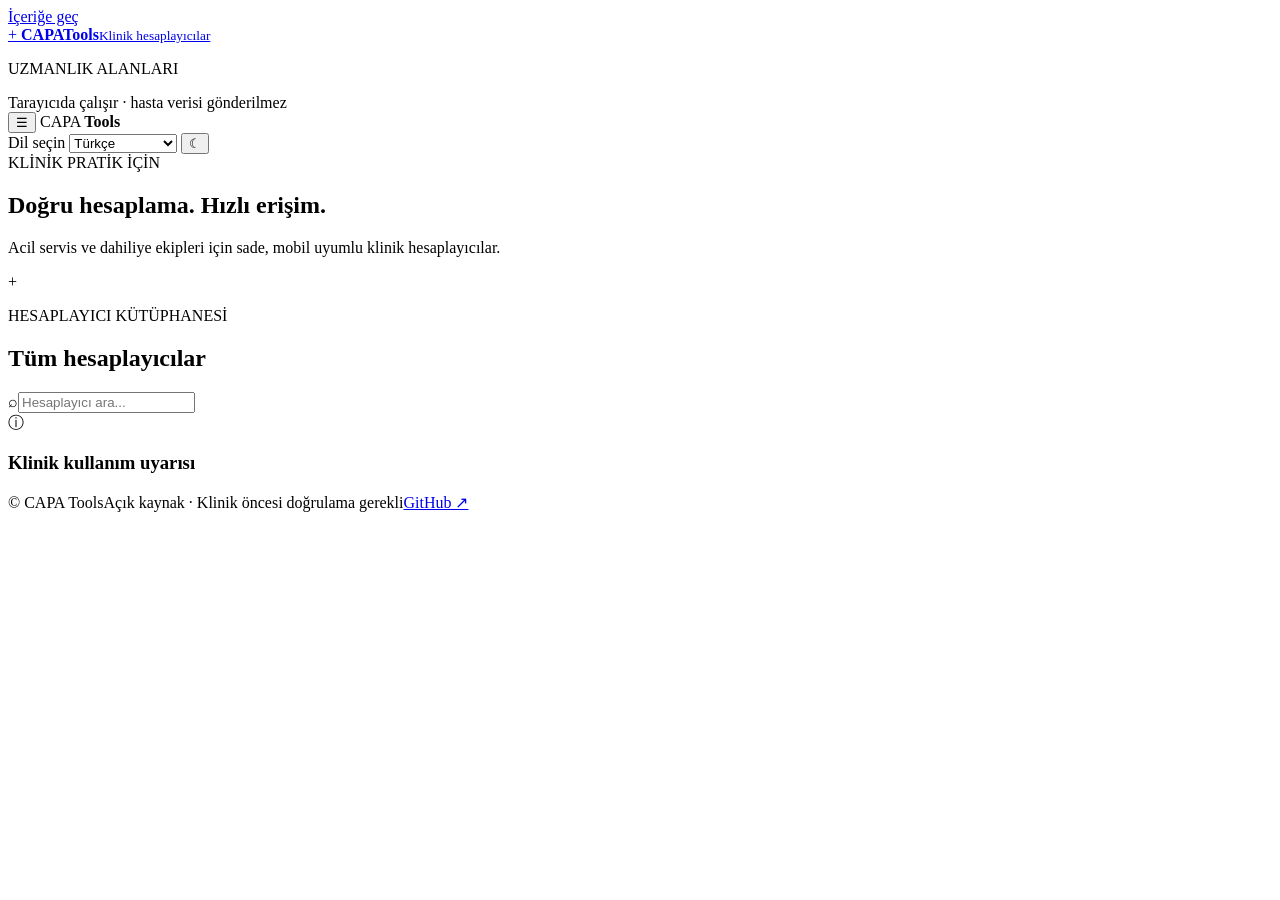
==== index.html @ 21656141 "Initialize multilingual CAPA Tools shell" ====
<!doctype html>
<html lang="tr" dir="ltr">
<head>
  <meta charset="utf-8">
  <meta name="viewport" content="width=device-width, initial-scale=1">
  <meta name="theme-color" content="#10283a">
  <meta name="description" content="CAPA Tools — emergency medicine and internal medicine calculators for clinicians in Turkish, Azerbaijani, Arabic and English.">
  <meta http-equiv="Content-Security-Policy" content="default-src 'self'; script-src 'self'; style-src 'self'; img-src 'self' data:; connect-src 'none'; object-src 'none'; base-uri 'self'; form-action 'none'">
  <title>CAPA Tools · Clinical Calculators</title>
  <link rel="stylesheet" href="styles.css">
  <script src="engine.js" defer></script>
  <script src="data.js" defer></script>
  <script src="app.js" defer></script>
</head>
<body>
  <a href="#main" class="skip-link" id="skipLink">İçeriğe geç</a>
  <div class="app-shell">
    <aside class="sidebar" id="sidebar" aria-label="Specialties">
      <a class="brand" href="./" aria-label="CAPA Tools">
        <span class="brand-mark" aria-hidden="true">+</span>
        <span><strong>CAPA<span class="brand-accent">Tools</span></strong><small id="brandSubtitle">Klinik hesaplayıcılar</small></span>
      </a>
      <p class="nav-overline" id="specialtyLabel">UZMANLIK ALANLARI</p>
      <nav id="categoryNav" aria-label="Specialties"></nav>
      <div class="sidebar-foot"><span class="status-dot"></span><span id="offlineLabel">Tarayıcıda çalışır · hasta verisi gönderilmez</span></div>
    </aside>
    <div class="main-column">
      <header class="topbar">
        <button class="mobile-menu icon-btn" type="button" id="menuButton" aria-label="Open navigation" aria-controls="sidebar" aria-expanded="false">☰</button>
        <span class="topbar-name">CAPA <strong>Tools</strong></span>
        <div class="topbar-actions">
          <label for="languageSelect" class="sr-only" id="languageLabel">Dil seçin</label>
          <select id="languageSelect" aria-label="Language">
            <option value="tr">Türkçe</option>
            <option value="az">Azərbaycanca</option>
            <option value="ar">العربية</option>
            <option value="en">English</option>
          </select>
          <button type="button" id="themeButton" class="icon-btn" aria-label="Toggle color theme" title="Appearance">☾</button>
        </div>
      </header>
      <main id="main">
        <section class="hero">
          <div class="hero-copy">
            <span class="eyebrow" id="heroEyebrow">KLİNİK PRATİK İÇİN</span>
            <h1 id="heroTitle">Doğru hesaplama. Hızlı erişim.</h1>
            <p id="heroDescription">Acil servis ve dahiliye ekipleri için sade, mobil uyumlu klinik hesaplayıcılar.</p>
            <div class="hero-metrics" id="heroMetrics"></div>
          </div>
          <div class="hero-symbol" aria-hidden="true"><span>+</span><i></i><i></i></div>
        </section>
        <section class="workspace" aria-labelledby="sectionTitle">
          <div class="section-head">
            <div>
              <p class="eyebrow dark" id="sectionEyebrow">HESAPLAYICI KÜTÜPHANESİ</p>
              <h2 id="sectionTitle">Tüm hesaplayıcılar</h2>
              <p class="section-description" id="sectionDescription"></p>
            </div>
          </div>
          <div class="tool-controls">
            <div class="search-wrap"><span aria-hidden="true">⌕</span><input id="searchInput" type="search" autocomplete="off" placeholder="Hesaplayıcı ara..." aria-label="Search calculators"></div>
            <div id="resultCount" class="results-count" aria-live="polite"></div>
          </div>
          <div id="toolGrid" class="tool-grid"></div>
          <div id="emptyState" class="empty-state" hidden><div class="empty-icon">⌕</div><h3 id="emptyTitle"></h3><p id="emptyDescription"></p></div>
        </section>
        <section class="safety-note" aria-labelledby="safetyTitle"><span class="safety-icon" aria-hidden="true">ⓘ</span><div><h3 id="safetyTitle">Klinik kullanım uyarısı</h3><p id="safetyText"></p></div></section>
      </main>
      <footer class="footer"><span>© <span id="year"></span> CAPA Tools</span><span id="footerText">Açık kaynak · Klinik öncesi doğrulama gerekli</span><a href="https://github.com/denizseyithanoglu/capatools" target="_blank" rel="noopener noreferrer">GitHub ↗</a></footer>
    </div>
  </div>
  <div id="mobileBackdrop" class="mobile-backdrop" hidden></div>
  <div class="dialog-backdrop" id="dialogBackdrop" hidden>
    <section class="calc-dialog" role="dialog" aria-modal="true" aria-labelledby="dialogTitle" tabindex="-1">
      <header class="dialog-head"><div class="dialog-heading"><span class="dialog-icon" id="dialogIcon"></span><div><p class="eyebrow dark" id="dialogCategory"></p><h2 id="dialogTitle"></h2></div></div><button type="button" id="closeDialog" class="icon-btn close-btn" aria-label="Close">✕</button></header>
      <div class="dialog-scroll">
        <p id="dialogIntro" class="dialog-intro"></p>
        <form id="calcForm" novalidate></form>
        <div class="calc-output" id="calcOutput" hidden aria-live="polite"><div class="output-label" id="outputLabel">Sonuç</div><div class="output-value"><strong id="outputValue"></strong><span id="outputUnit"></span></div><p id="outputInterpretation"></p></div>
        <div id="calcWarning" class="calc-warning"></div>
        <div class="reference-block"><span id="referenceLabel">Kaynak</span><a id="referenceLink" href="#" target="_blank" rel="noopener noreferrer"></a><p id="formulaLabel"></p></div>
      </div>
      <div class="dialog-footer"><button type="button" class="secondary-btn" id="resetButton">Temizle</button><button type="submit" form="calcForm" class="primary-btn" id="calculateButton">Hesapla <span aria-hidden="true">→</span></button></div>
    </section>
  </div>
  <noscript><p class="noscript">CAPA Tools needs JavaScript to perform calculations.</p></noscript>
</body>
</html>
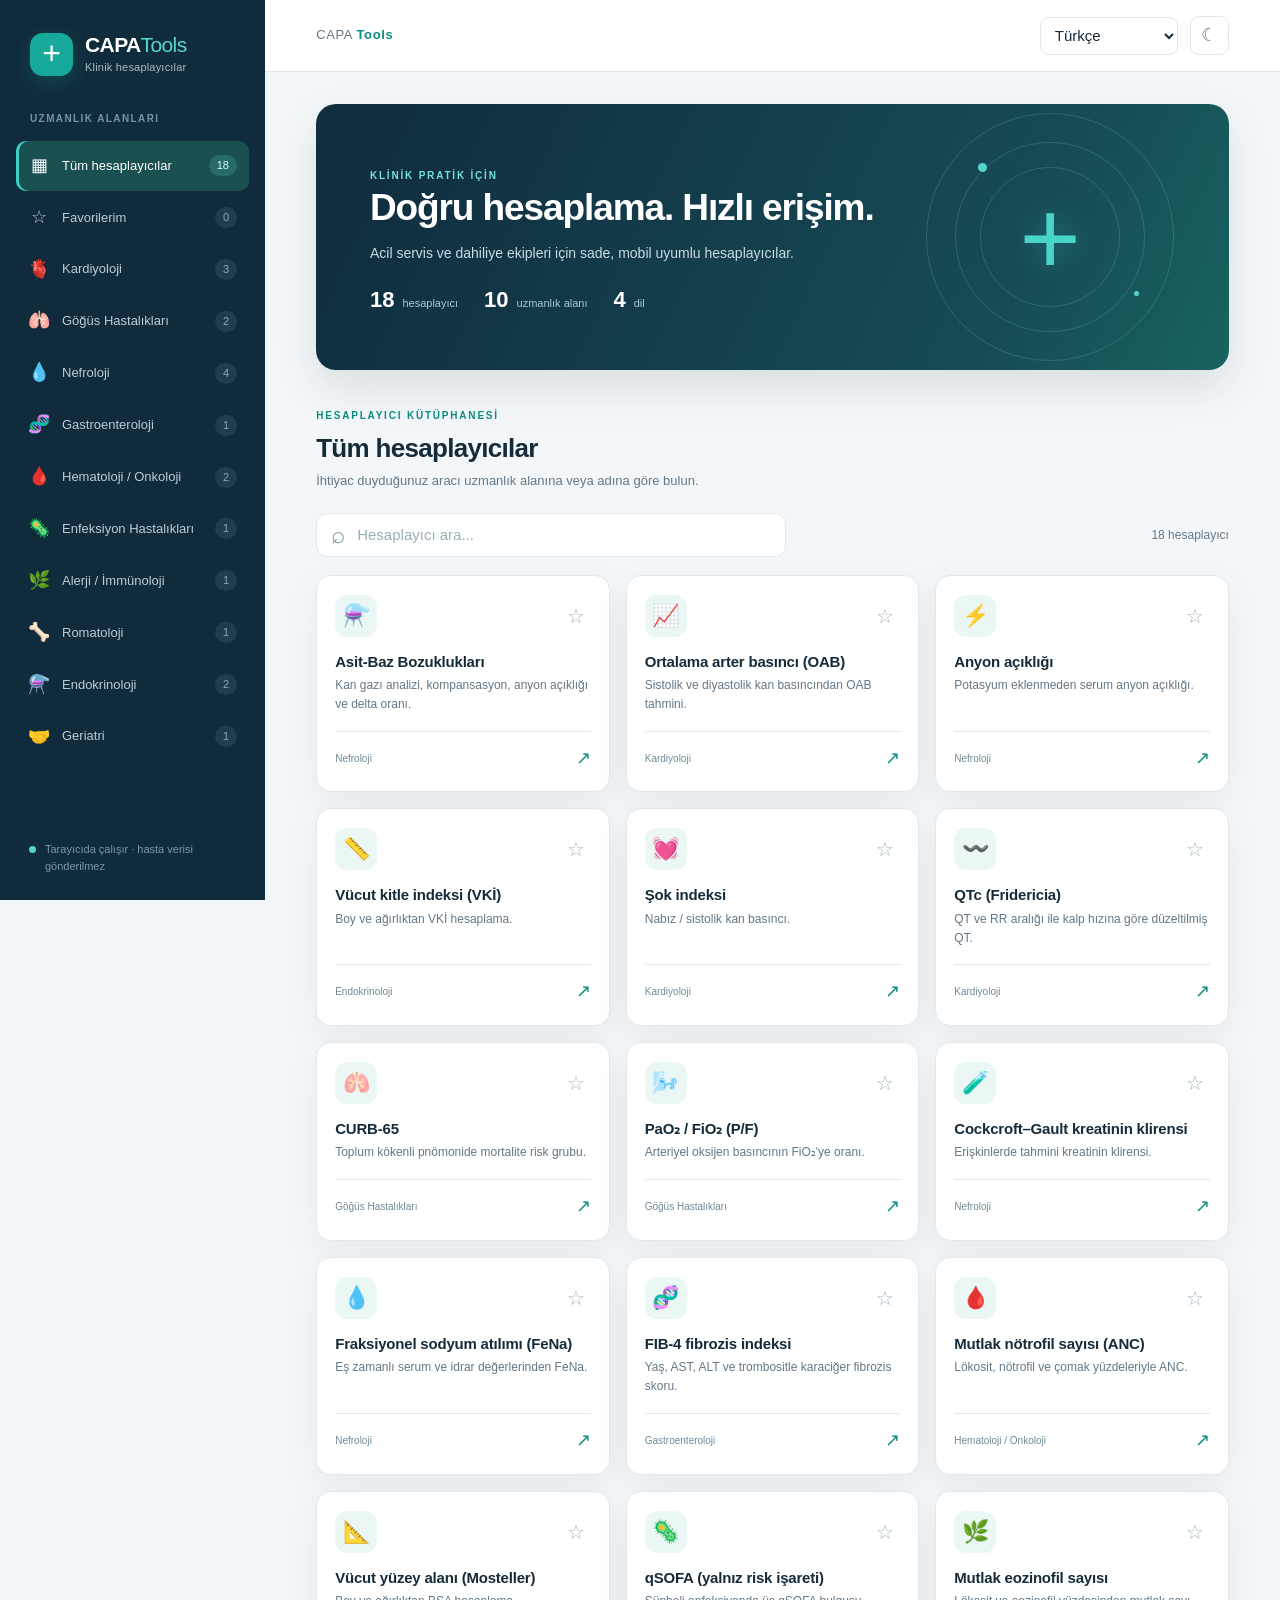
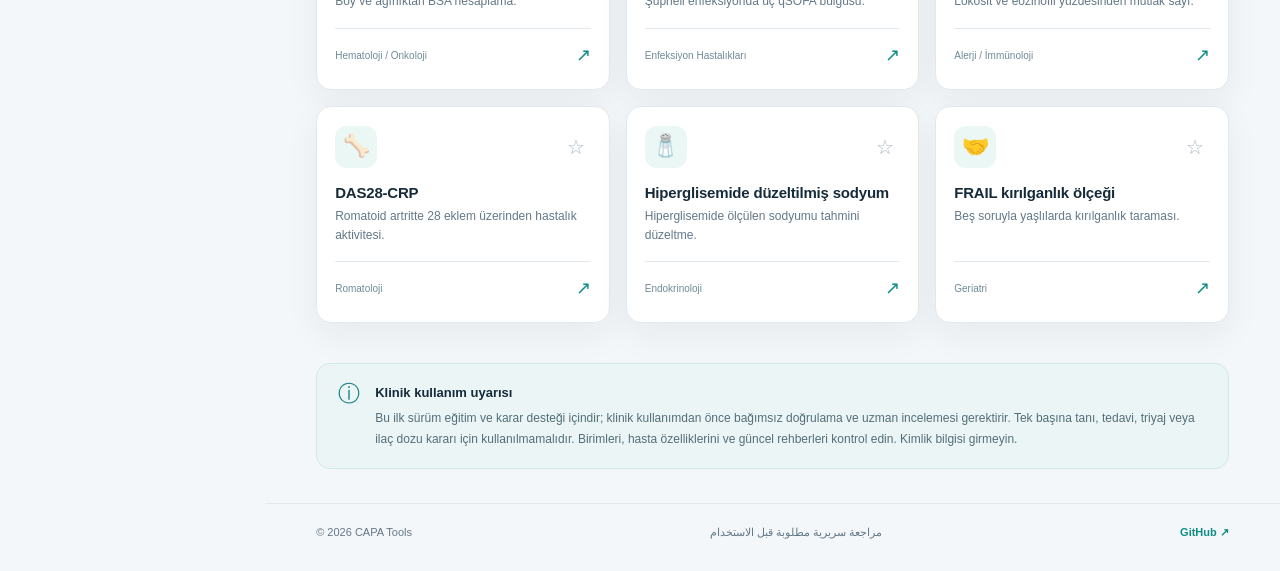
==== commit f6fc59ea: "Load local-only calculator usage tracker" ====
--- a/index.html
+++ b/index.html
@@ -10,6 +10,7 @@
   <link rel="stylesheet" href="styles.css">
   <script src="engine.js" defer></script>
   <script src="data.js" defer></script>
+  <script src="usage.js" defer></script>
   <script src="app.js" defer></script>
 </head>
 <body>
--- a/styles.css
+++ b/styles.css
@@ -0,0 +1,11 @@
+:root{color-scheme:light;--bg:#f4f7f9;--panel:#fff;--text:#162b3a;--muted:#637888;--border:#e1e9ee;--subtle:#f1f6f8;--primary:#0d8d83;--primary-dark:#086a64;--shadow:0 12px 35px rgba(14,42,58,.06)}
+*{box-sizing:border-box}html{scroll-behavior:smooth}body{margin:0;font:15px/1.55 -apple-system,BlinkMacSystemFont,"Segoe UI",Tahoma,Arial,sans-serif;color:var(--text);background:var(--bg)}button,input,select{font:inherit}button{cursor:pointer}button:focus-visible,input:focus-visible,select:focus-visible,a:focus-visible{outline:3px solid #47b8b0;outline-offset:3px}a{color:inherit}h1,h2,h3,p{margin-top:0}.sr-only{position:absolute;width:1px;height:1px;padding:0;margin:-1px;overflow:hidden;clip:rect(0,0,0,0);white-space:nowrap;border:0}.skip-link{position:fixed;top:-80px;inset-inline-start:15px;z-index:200;padding:10px 15px;background:#fff;color:#062e38}.skip-link:focus{top:12px}.app-shell{display:grid;grid-template-columns:265px minmax(0,1fr);min-height:100vh}
+.sidebar{position:sticky;top:0;align-self:start;height:100vh;display:flex;flex-direction:column;background:#102b3b;color:#d0e0e7;padding:32px 16px 20px;overflow-y:auto;z-index:25}.brand{text-decoration:none;display:flex;align-items:center;gap:12px;padding:0 14px 35px;color:#fff}.brand-mark{display:flex;align-items:center;justify-content:center;background:#16a99c;border-radius:13px;height:43px;width:43px;font-size:32px;font-weight:300;box-shadow:0 6px 20px rgba(25,171,160,.24)}.brand strong{font-size:21px;letter-spacing:-.6px;line-height:1.2;display:block}.brand-accent{font-weight:400;color:#56d8cc}.brand small{display:block;color:#a7bbc5;font-size:11px;letter-spacing:.2px;margin-top:2px}.nav-overline{font-size:10px;letter-spacing:1.4px;font-weight:800;color:#7295a5;margin:0 14px 12px}.category-item{width:100%;display:flex;align-items:center;gap:12px;border:0;background:transparent;color:#b9ced7;text-align:start;padding:11px 12px;margin:2px 0;border-radius:10px;font-size:13px;min-height:44px;transition:background .15s,color .15s}.category-item:hover{background:#1a3a49;color:#fff}.category-item.active{background:#1a504f;color:#fff;box-shadow:inset 3px 0 0 #3bd2c1}.category-emoji{font-size:18px;width:22px;text-align:center;flex-shrink:0}.category-name{flex:1}.category-count{font-size:11px;color:#8caab5;background:#203d4d;padding:2px 8px;border-radius:14px}.category-item.active .category-count{color:#d7faf5;background:#276b68}.sidebar-foot{margin-top:auto;padding:27px 13px 5px;color:#779aa7;font-size:11px;display:flex;align-items:flex-start;gap:9px}.status-dot{width:7px;height:7px;min-width:7px;border-radius:50%;background:#52d4c6;margin-top:5px}.main-column{min-width:0}.topbar{height:72px;background:var(--panel);border-bottom:1px solid var(--border);display:flex;align-items:center;justify-content:space-between;padding:0 clamp(22px,4vw,60px)}.topbar-name{font-size:13px;letter-spacing:.6px;font-weight:500;color:var(--muted)}.topbar-name strong{color:var(--primary)}.topbar-actions{display:flex;align-items:center;gap:12px}#languageSelect{border:1px solid var(--border);background:var(--panel);color:var(--text);border-radius:9px;padding:8px 10px;min-height:38px;max-width:170px}.icon-btn{border:1px solid var(--border);background:var(--panel);color:var(--muted);border-radius:9px;width:39px;height:39px;display:grid;place-items:center;font-size:18px}.icon-btn:hover{background:var(--subtle);color:var(--text)}.mobile-menu{display:none}
+main{padding:32px clamp(22px,4vw,60px) 34px;max-width:1580px;margin:auto}.hero{position:relative;display:flex;justify-content:space-between;align-items:center;overflow:hidden;background:linear-gradient(115deg,#102e40 8%,#174b56 75%,#18635f);color:#fff;min-height:241px;border-radius:20px;padding:38px clamp(24px,4.2vw,55px);box-shadow:0 18px 42px rgba(15,55,66,.12)}.hero-copy{position:relative;z-index:2;max-width:650px}.eyebrow{color:#72e0d4;font-weight:800;font-size:10px;letter-spacing:1.8px;margin:0 0 11px}.hero h1{font-size:clamp(25px,3vw,37px);letter-spacing:-1.1px;line-height:1.18;margin:0 0 12px;font-weight:760}.hero p{font-size:14px;color:#c9dce2;max-width:610px;line-height:1.75;margin-bottom:23px}.hero-metrics{display:flex;gap:26px;flex-wrap:wrap}.metric{display:flex;align-items:baseline;gap:8px}.metric strong{font-size:22px;line-height:1;color:#fff}.metric span{font-size:11px;color:#a8cbd1}.hero-symbol{width:190px;height:190px;flex-shrink:0;border:1px solid rgba(161,239,232,.17);border-radius:50%;display:grid;place-items:center;margin-inline-end:30px;position:relative}.hero-symbol:before,.hero-symbol:after{content:"";position:absolute;inset:24px;border:1px solid rgba(142,220,214,.2);border-radius:50%}.hero-symbol:after{inset:-30px}.hero-symbol>span{font-size:105px;font-weight:200;line-height:1;color:#48d5c6;text-shadow:0 0 32px rgba(61,212,199,.34)}.hero-symbol i{position:absolute;width:9px;height:9px;border-radius:50%;background:#55d5ca;top:20px;left:22px}.hero-symbol i:last-child{top:auto;left:auto;right:5px;bottom:35px;width:5px;height:5px}
+.workspace{margin-top:38px}.section-head{display:flex;justify-content:space-between;align-items:flex-end;gap:20px}.eyebrow.dark{color:var(--primary);margin-bottom:9px}.section-head h2{font-size:26px;letter-spacing:-.7px;line-height:1.2;margin-bottom:7px}.section-description{color:var(--muted);font-size:13px;margin-bottom:0}.tool-controls{display:flex;align-items:center;justify-content:space-between;gap:20px;margin-top:22px;margin-bottom:18px}.search-wrap{position:relative;display:flex;align-items:center;flex:1;max-width:470px}.search-wrap>span{position:absolute;inset-inline-start:15px;color:#7b98a4;font-size:24px;font-weight:400;pointer-events:none;line-height:1}.search-wrap input{width:100%;height:44px;border:1px solid var(--border);border-radius:11px;padding:0 40px;background:var(--panel);color:var(--text);outline-offset:2px}.search-wrap input::placeholder{color:#9baeb8}.results-count{white-space:nowrap;color:var(--muted);font-size:12px}.tool-grid{display:grid;grid-template-columns:repeat(auto-fill,minmax(225px,1fr));gap:16px}.tool-card{position:relative;display:flex;flex-direction:column;min-height:189px;text-align:start;padding:19px 18px;border-radius:15px;border:1px solid var(--border);background:var(--panel);box-shadow:var(--shadow);transition:transform .17s,border-color .17s,box-shadow .17s;color:var(--text)}.tool-card:hover{transform:translateY(-3px);border-color:#8ad5ce;box-shadow:0 16px 31px rgba(14,42,58,.1)}.tool-card:focus-visible{outline:3px solid #47b8b0}.tool-card-top{display:flex;align-items:center;justify-content:space-between}.tool-icon{display:grid;place-items:center;width:42px;height:42px;border-radius:12px;background:#ebf7f5;font-size:22px}.tool-favorite{background:transparent;border:0;color:#a4b6bf;font-size:20px;line-height:1;padding:6px;border-radius:8px}.tool-favorite:hover,.tool-favorite.selected{color:#cb994a}.tool-card h3{font-size:15px;letter-spacing:-.2px;margin:15px 0 5px;font-weight:730;line-height:1.3}.tool-card p{color:var(--muted);font-size:12px;margin:0;line-height:1.55;flex:1}.tool-card-bottom{display:flex;align-items:center;justify-content:space-between;margin-top:17px;padding-top:13px;border-top:1px solid var(--border);font-size:10px;color:#6f8a97}.tool-card-bottom span:last-child{font-size:18px;color:var(--primary)}.empty-state{padding:55px 20px;text-align:center;border:1px dashed var(--border);border-radius:18px;background:var(--panel)}.empty-icon{color:#8aafba;font-size:35px}.empty-state h3{margin-bottom:5px}.empty-state p{color:var(--muted);font-size:13px}.safety-note{display:flex;align-items:flex-start;gap:15px;background:#ecf5f6;border:1px solid #d1e8e9;border-radius:14px;padding:19px 21px;margin-top:40px}.safety-icon{font-size:22px;color:#1d8586;line-height:1}.safety-note h3{font-size:13px;margin-bottom:5px}.safety-note p{font-size:12px;line-height:1.7;color:#536e79;margin:0}.footer{display:flex;gap:20px;flex-wrap:wrap;align-items:center;justify-content:space-between;border-top:1px solid var(--border);padding:20px clamp(22px,4vw,60px) 30px;color:var(--muted);font-size:11px}.footer a{text-decoration:none;color:var(--primary);font-weight:600}
+.dialog-backdrop{position:fixed;inset:0;background:rgba(4,22,33,.68);z-index:80;display:flex;align-items:center;justify-content:center;padding:20px;backdrop-filter:blur(4px)}[hidden]{display:none!important}.calc-dialog{background:var(--panel);border-radius:20px;width:min(100%,690px);max-height:min(92vh,870px);display:flex;flex-direction:column;box-shadow:0 28px 90px rgba(0,0,0,.28);overflow:hidden}.dialog-head{display:flex;justify-content:space-between;align-items:flex-start;gap:14px;padding:26px 30px 16px;border-bottom:1px solid var(--border)}.dialog-heading{display:flex;gap:15px;align-items:center;min-width:0}.dialog-icon{width:48px;height:48px;display:grid;place-items:center;flex-shrink:0;border-radius:14px;background:#e8f7f5;font-size:24px}.dialog-heading h2{font-size:22px;letter-spacing:-.4px;line-height:1.23;margin:0}.dialog-heading .eyebrow{font-size:10px;letter-spacing:1px}.close-btn{flex-shrink:0}.dialog-scroll{overflow-y:auto;padding:24px 30px;overscroll-behavior:contain}.dialog-intro{color:var(--muted);font-size:13px;margin-bottom:22px}.fields-grid{display:grid;grid-template-columns:repeat(2,minmax(0,1fr));gap:18px}.form-field{display:flex;flex-direction:column;gap:7px;min-width:0}.form-field label{font-size:12px;font-weight:700;line-height:1.35}.form-field input,.form-field select{width:100%;height:43px;border:1px solid #cddce3;border-radius:9px;background:var(--panel);color:var(--text);padding:0 12px;min-width:0}.form-field input:focus,.form-field select:focus{border-color:var(--primary)}.form-field input[aria-invalid=true]{border-color:#ce6c5e}.input-shell{position:relative}.input-shell input{padding-inline-end:72px;direction:ltr;text-align:start}.field-unit{position:absolute;inset-inline-end:10px;top:50%;transform:translateY(-50%);font-size:11px;color:var(--muted);pointer-events:none}.field-help{font-size:11px;color:var(--muted);line-height:1.5;margin:0}.form-error{display:block;margin-top:12px;color:#b13a2f;font-size:12px;min-height:18px}.calc-output{background:#eaf8f5;border:1px solid #bce4dd;border-radius:12px;margin-top:18px;padding:19px 20px}.output-label{font-size:11px;font-weight:800;letter-spacing:.6px;text-transform:uppercase;color:#447d79}.output-value{display:flex;align-items:baseline;gap:10px;flex-wrap:wrap;margin-top:5px;color:#086c64}.output-value strong{font-size:35px;letter-spacing:-1px;line-height:1.2;direction:ltr;unicode-bidi:isolate}.output-value span{font-size:14px}.calc-output p{font-size:12px;color:#52746f;margin:7px 0 0}.calc-warning{margin-top:21px;padding:13px 15px;border-inline-start:3px solid #d5a14d;background:#fff7e9;border-radius:3px 9px 9px 3px;font-size:12px;color:#755521;line-height:1.7}.reference-block{margin-top:23px;padding-top:16px;border-top:1px solid var(--border);font-size:11px;display:flex;flex-wrap:wrap;align-items:center;gap:8px;color:var(--muted)}.reference-block a{color:var(--primary);font-weight:700;text-decoration:none}.reference-block a:hover{text-decoration:underline}.reference-block p{flex-basis:100%;margin:1px 0 0;font-size:11px;direction:ltr;text-align:start;unicode-bidi:isolate;overflow-wrap:anywhere}.dialog-footer{display:flex;justify-content:flex-end;gap:11px;padding:17px 30px 22px;border-top:1px solid var(--border)}.primary-btn,.secondary-btn{border-radius:9px;padding:10px 20px;min-height:42px;font-size:13px;font-weight:740}.primary-btn{color:#fff;background:var(--primary);border:1px solid var(--primary)}.primary-btn:hover{background:var(--primary-dark)}.secondary-btn{color:var(--text);background:var(--panel);border:1px solid var(--border)}.secondary-btn:hover{background:var(--subtle)}.mobile-backdrop{position:fixed;inset:0;z-index:20;background:rgba(0,0,0,.55)}.noscript{text-align:center;padding:15px;background:#fff6cf}
+:root[data-theme=dark]{color-scheme:dark;--bg:#0e1c27;--panel:#172c3a;--text:#ebf3f5;--muted:#a6bac4;--border:#2b4654;--subtle:#193746;--shadow:0 10px 25px rgba(0,0,0,.13)}:root[data-theme=dark] .tool-icon,:root[data-theme=dark] .dialog-icon{background:#194947}:root[data-theme=dark] .safety-note{background:#1b3c46;border-color:#285c63}:root[data-theme=dark] .safety-note p{color:#a9c5ce}:root[data-theme=dark] .safety-note h3{color:#e8f4f4}:root[data-theme=dark] .calc-output{background:#17433f;border-color:#22635a}:root[data-theme=dark] .output-label,:root[data-theme=dark] .calc-output p{color:#abd3ce}:root[data-theme=dark] .output-value{color:#68e1d1}:root[data-theme=dark] .calc-warning{background:#3b3023;color:#f6d8a1}:root[data-theme=dark] .form-field input,:root[data-theme=dark] .form-field select{border-color:#527080}
+@media(max-width:1120px){.app-shell{grid-template-columns:235px minmax(0,1fr)}.sidebar{padding-inline:10px}.hero-symbol{width:140px;height:140px;margin-inline-end:15px}.hero-symbol>span{font-size:79px}.tool-grid{grid-template-columns:repeat(auto-fill,minmax(205px,1fr))}}
+@media(max-width:820px){.app-shell{display:block}.sidebar{position:fixed;inset-block:0;inset-inline-start:0;width:min(85vw,310px);transform:translateX(-105%);transition:transform .2s ease;z-index:30}.sidebar.open{transform:translateX(0)}html[dir=rtl] .sidebar{transform:translateX(105%)}html[dir=rtl] .sidebar.open{transform:translateX(0)}.mobile-menu{display:grid}.topbar{height:63px;padding-inline:19px}.topbar-name{margin-inline-end:auto;margin-inline-start:14px}.hero-symbol{display:none}.hero{min-height:205px}.hero p{margin-bottom:17px}main{padding:22px 19px}.workspace{margin-top:29px}.tool-grid{grid-template-columns:repeat(2,minmax(0,1fr))}.footer{padding-inline:19px}}
+@media(max-width:520px){.hero{padding:28px 23px;border-radius:16px}.hero h1{font-size:26px}.hero-metrics{gap:15px}.metric strong{font-size:19px}.metric span{font-size:10px}.section-head h2{font-size:22px}.tool-grid{grid-template-columns:1fr;gap:11px}.tool-card{min-height:150px}.tool-card h3{margin-top:12px}.tool-controls{gap:10px}.results-count{font-size:10px}.dialog-backdrop{padding:0;align-items:stretch}.calc-dialog{width:100%;max-height:100dvh;height:100dvh;border-radius:0}.dialog-head{padding:18px 17px 15px}.dialog-heading h2{font-size:19px}.dialog-scroll{padding:20px 18px}.dialog-footer{padding:13px 18px 18px}.fields-grid{grid-template-columns:1fr;gap:14px}#languageSelect{padding:7px;max-width:132px}.topbar-actions{gap:7px}.footer{gap:10px}.hero-symbol{display:none}}
+@media(prefers-reduced-motion:reduce){*,*:before,*:after{scroll-behavior:auto!important;transition:none!important;animation:none!important}}
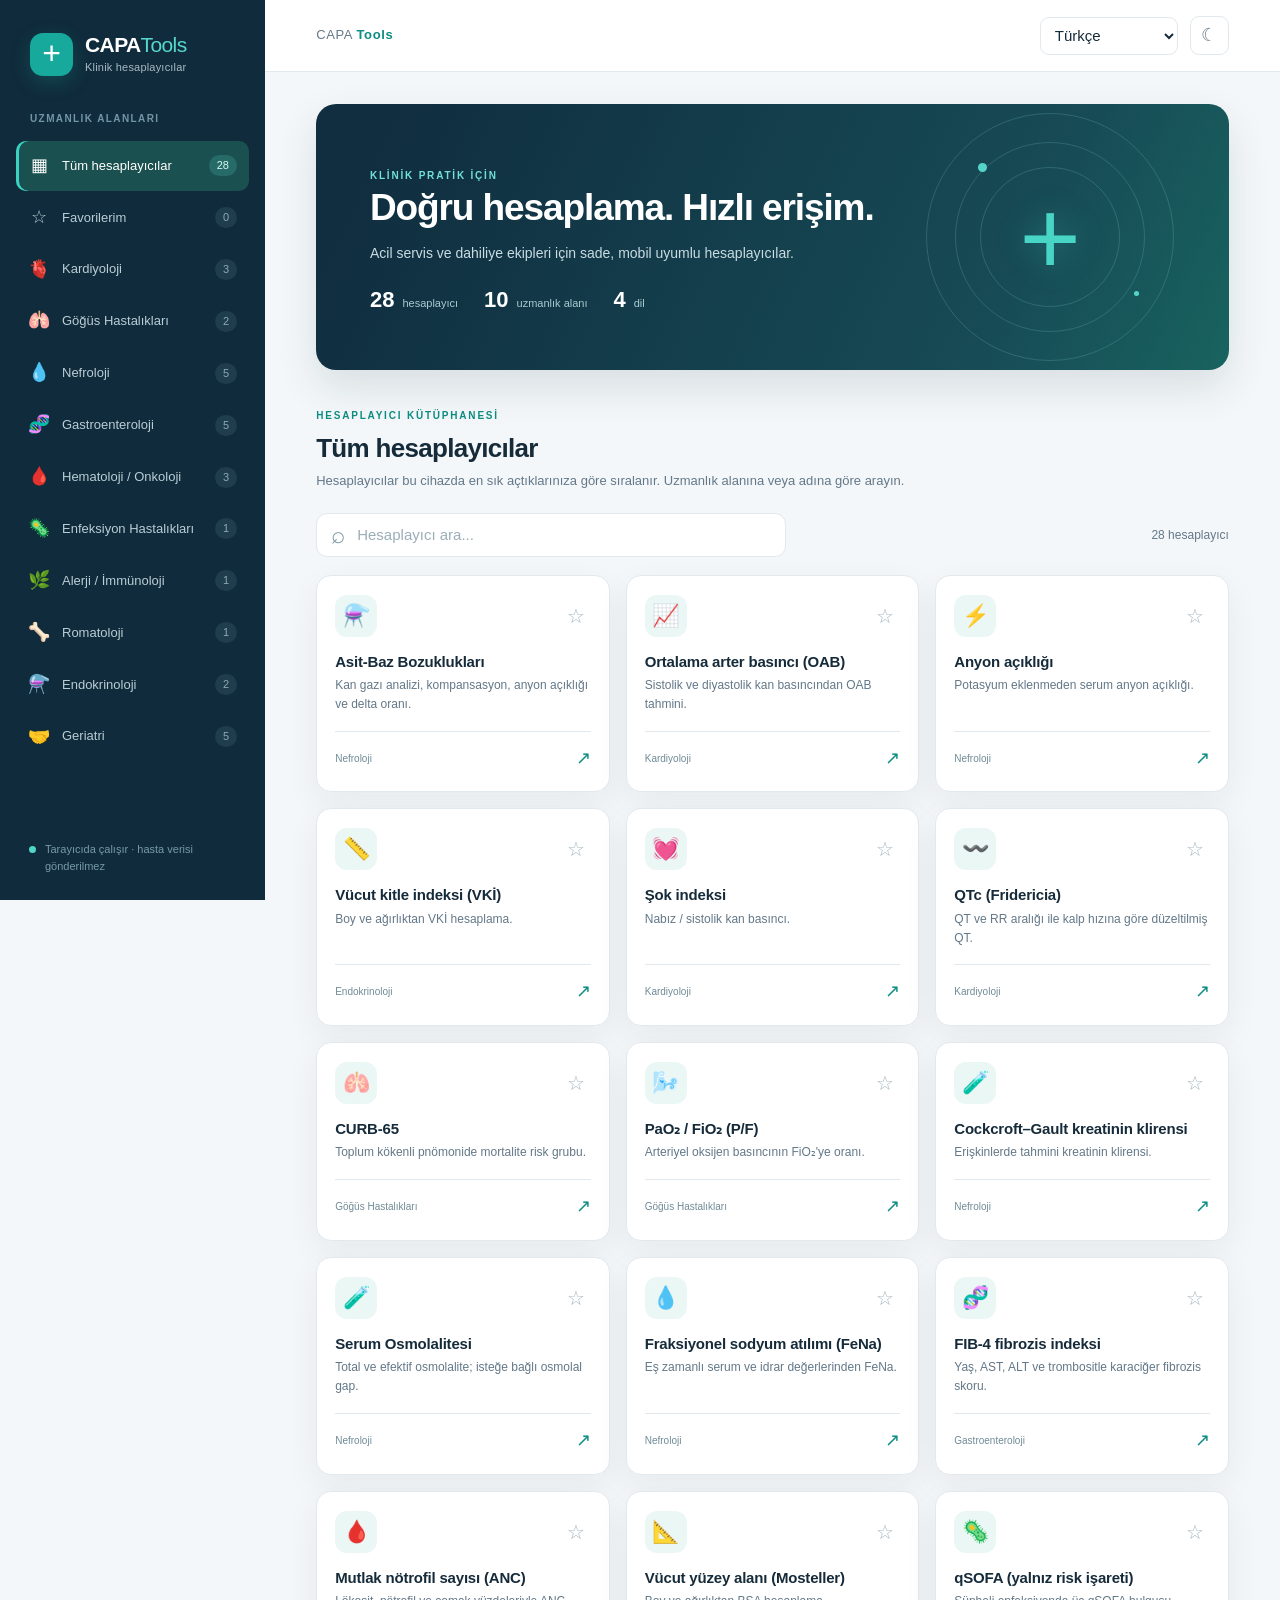
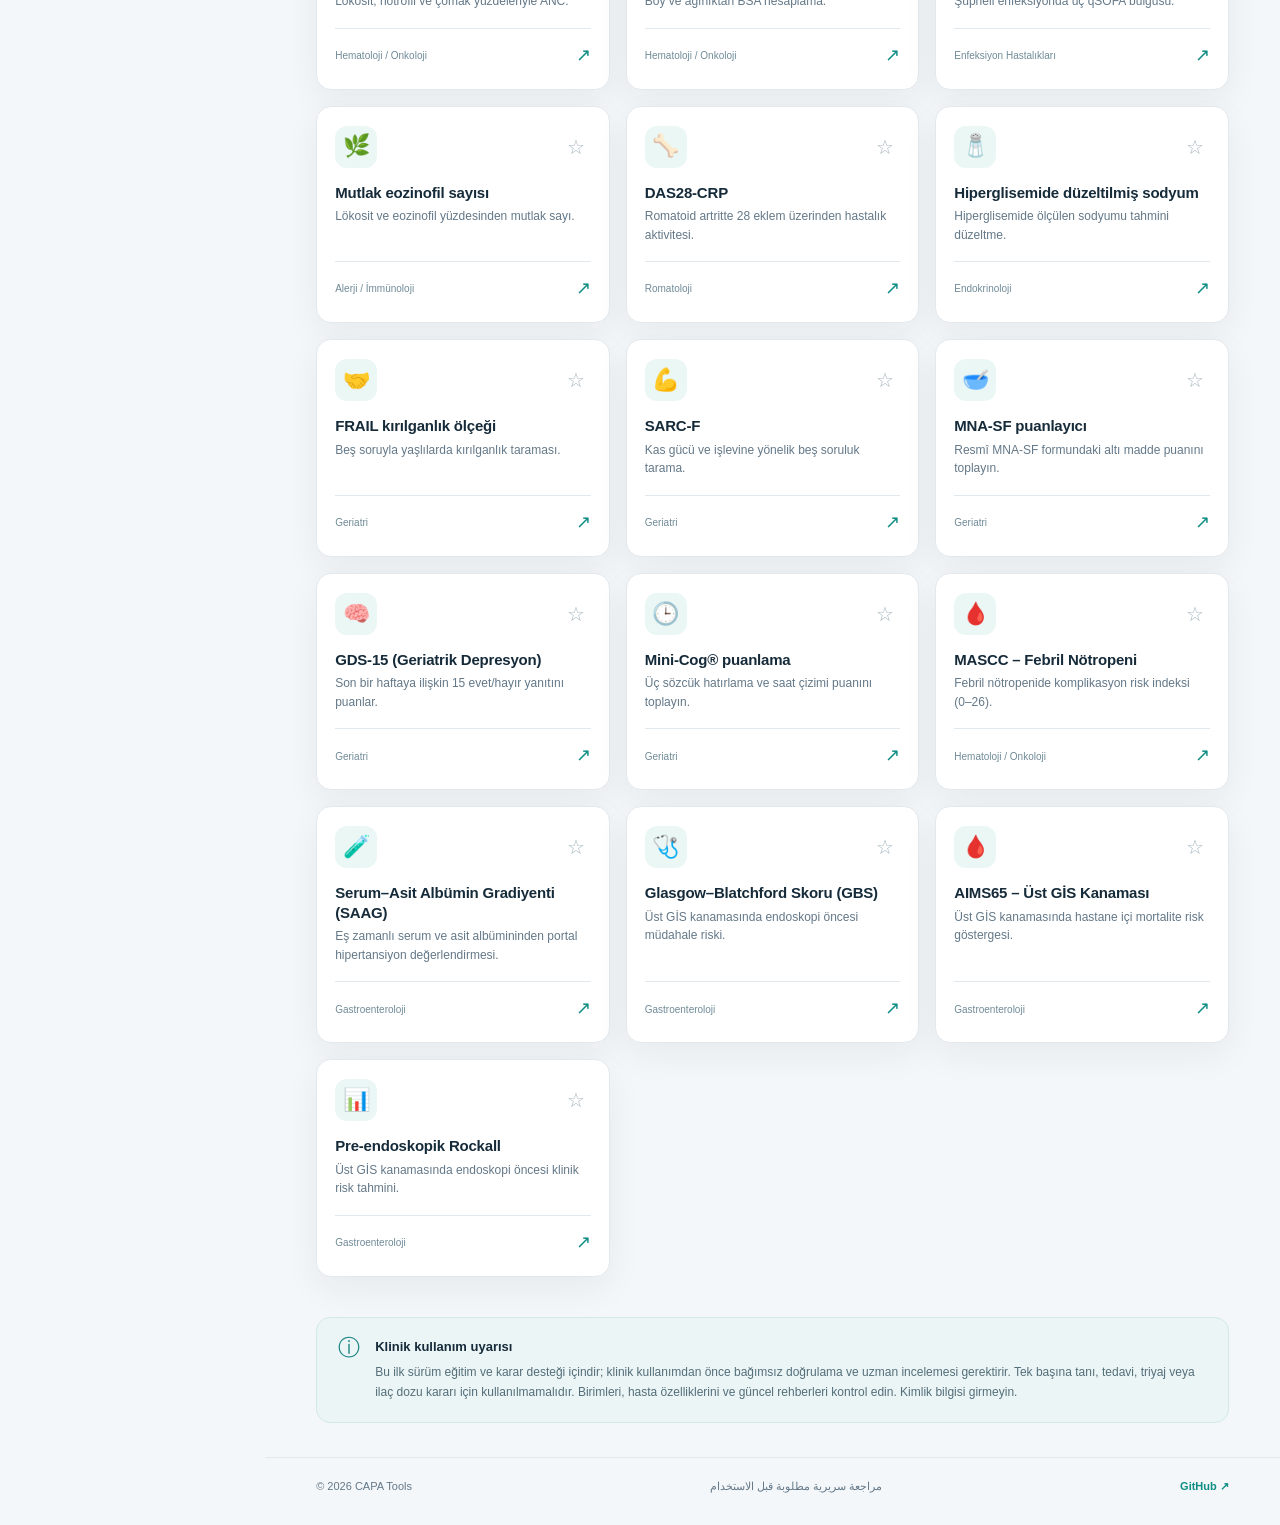
==== commit 4be61e75: "Load geriatric and GI clinical calculators before app startup" ====
--- a/index.html
+++ b/index.html
@@ -10,6 +10,9 @@
   <link rel="stylesheet" href="styles.css">
   <script src="engine.js" defer></script>
   <script src="data.js" defer></script>
+  <script src="clinical-scores.js" defer></script>
+  <script src="geriatric-tools.js" defer></script>
+  <script src="specialty-tools.js" defer></script>
   <script src="usage.js" defer></script>
   <script src="app.js" defer></script>
 </head>
--- a/styles.css
+++ b/styles.css
@@ -9,3 +9,10 @@
 @media(max-width:820px){.app-shell{display:block}.sidebar{position:fixed;inset-block:0;inset-inline-start:0;width:min(85vw,310px);transform:translateX(-105%);transition:transform .2s ease;z-index:30}.sidebar.open{transform:translateX(0)}html[dir=rtl] .sidebar{transform:translateX(105%)}html[dir=rtl] .sidebar.open{transform:translateX(0)}.mobile-menu{display:grid}.topbar{height:63px;padding-inline:19px}.topbar-name{margin-inline-end:auto;margin-inline-start:14px}.hero-symbol{display:none}.hero{min-height:205px}.hero p{margin-bottom:17px}main{padding:22px 19px}.workspace{margin-top:29px}.tool-grid{grid-template-columns:repeat(2,minmax(0,1fr))}.footer{padding-inline:19px}}
 @media(max-width:520px){.hero{padding:28px 23px;border-radius:16px}.hero h1{font-size:26px}.hero-metrics{gap:15px}.metric strong{font-size:19px}.metric span{font-size:10px}.section-head h2{font-size:22px}.tool-grid{grid-template-columns:1fr;gap:11px}.tool-card{min-height:150px}.tool-card h3{margin-top:12px}.tool-controls{gap:10px}.results-count{font-size:10px}.dialog-backdrop{padding:0;align-items:stretch}.calc-dialog{width:100%;max-height:100dvh;height:100dvh;border-radius:0}.dialog-head{padding:18px 17px 15px}.dialog-heading h2{font-size:19px}.dialog-scroll{padding:20px 18px}.dialog-footer{padding:13px 18px 18px}.fields-grid{grid-template-columns:1fr;gap:14px}#languageSelect{padding:7px;max-width:132px}.topbar-actions{gap:7px}.footer{gap:10px}.hero-symbol{display:none}}
 @media(prefers-reduced-motion:reduce){*,*:before,*:after{scroll-behavior:auto!important;transition:none!important;animation:none!important}}
+
+/* Secondary results for calculators with more than one derived quantity */
+.calc-extra-results{margin-top:15px;padding-top:12px;border-top:1px solid #bce4dd;display:grid;gap:11px}
+.calc-extra-row{display:flex;justify-content:space-between;align-items:baseline;gap:12px;font-size:12px;color:var(--muted)}
+.calc-extra-row strong{color:var(--text);white-space:nowrap;direction:ltr;unicode-bidi:isolate;font-size:14px}
+:root[data-theme=dark] .calc-extra-results{border-color:#286b61}
+@media(max-width:520px){.calc-extra-row{flex-wrap:wrap}}
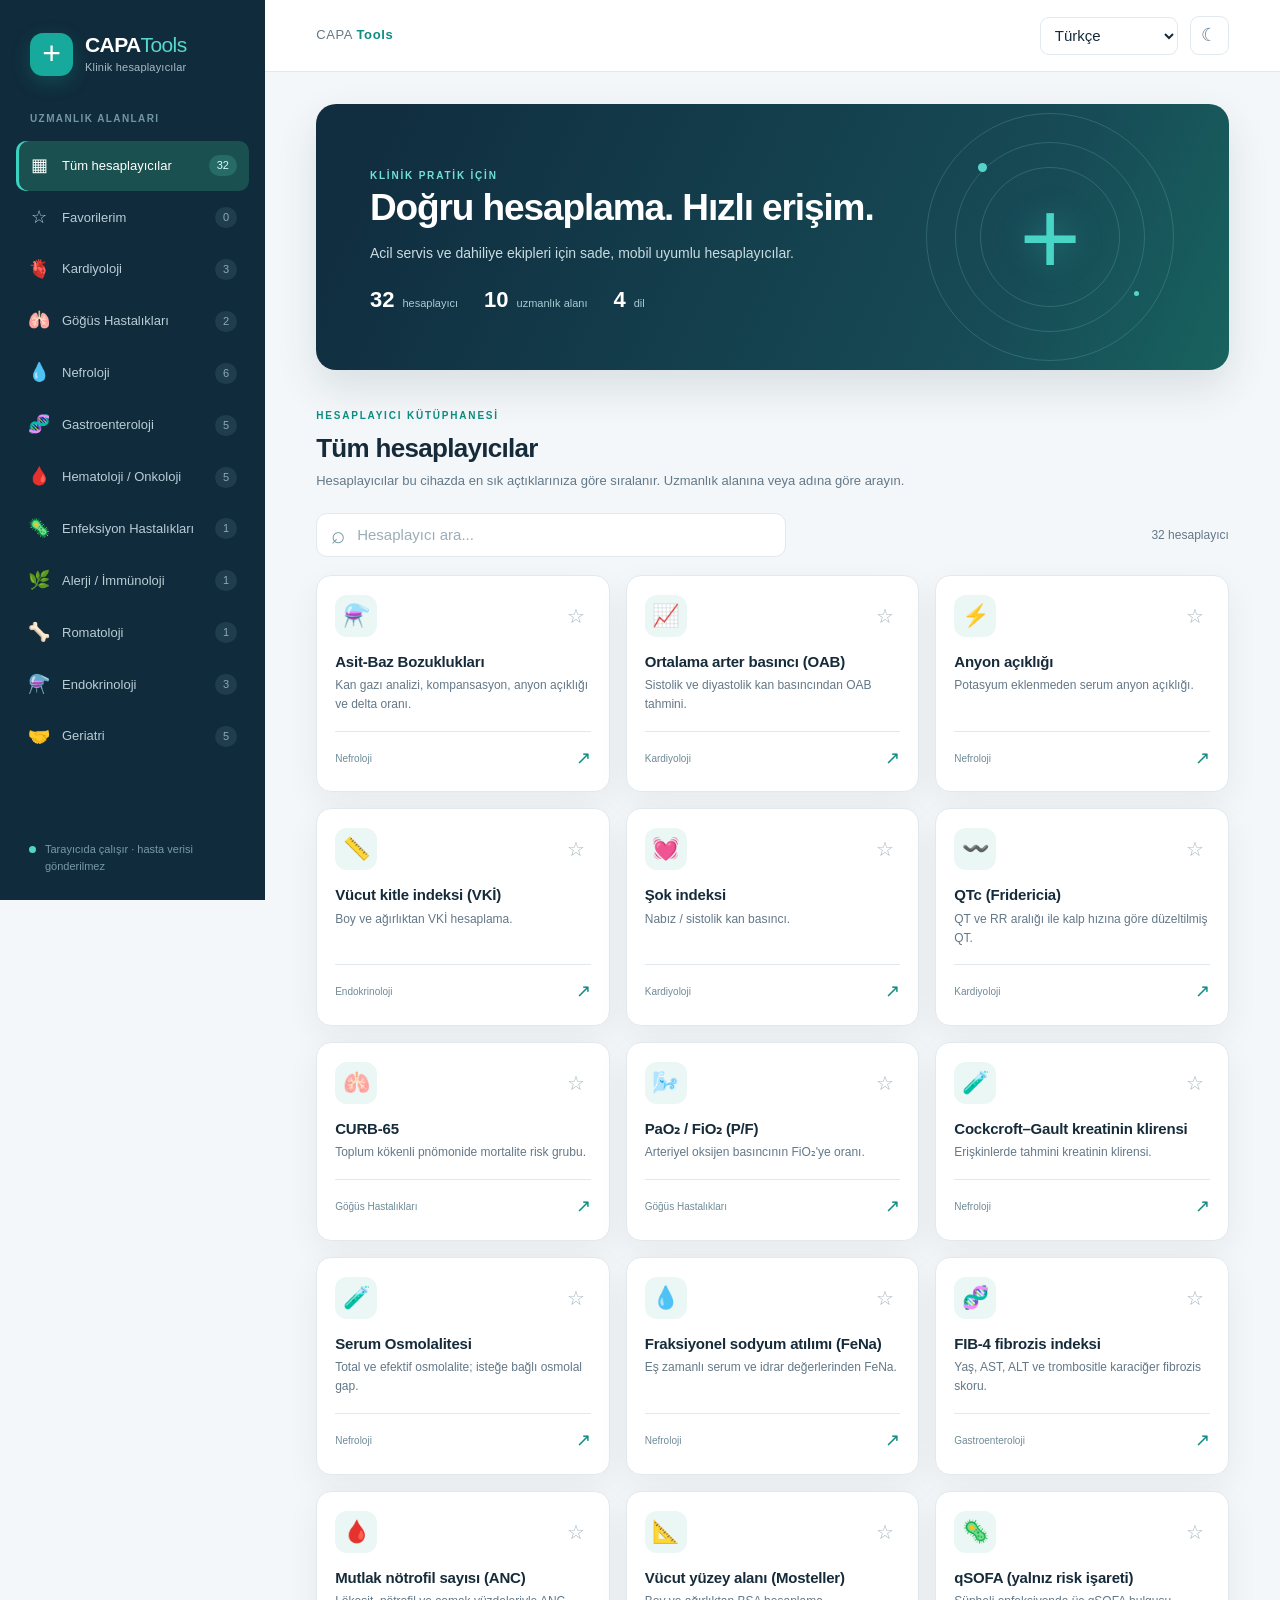
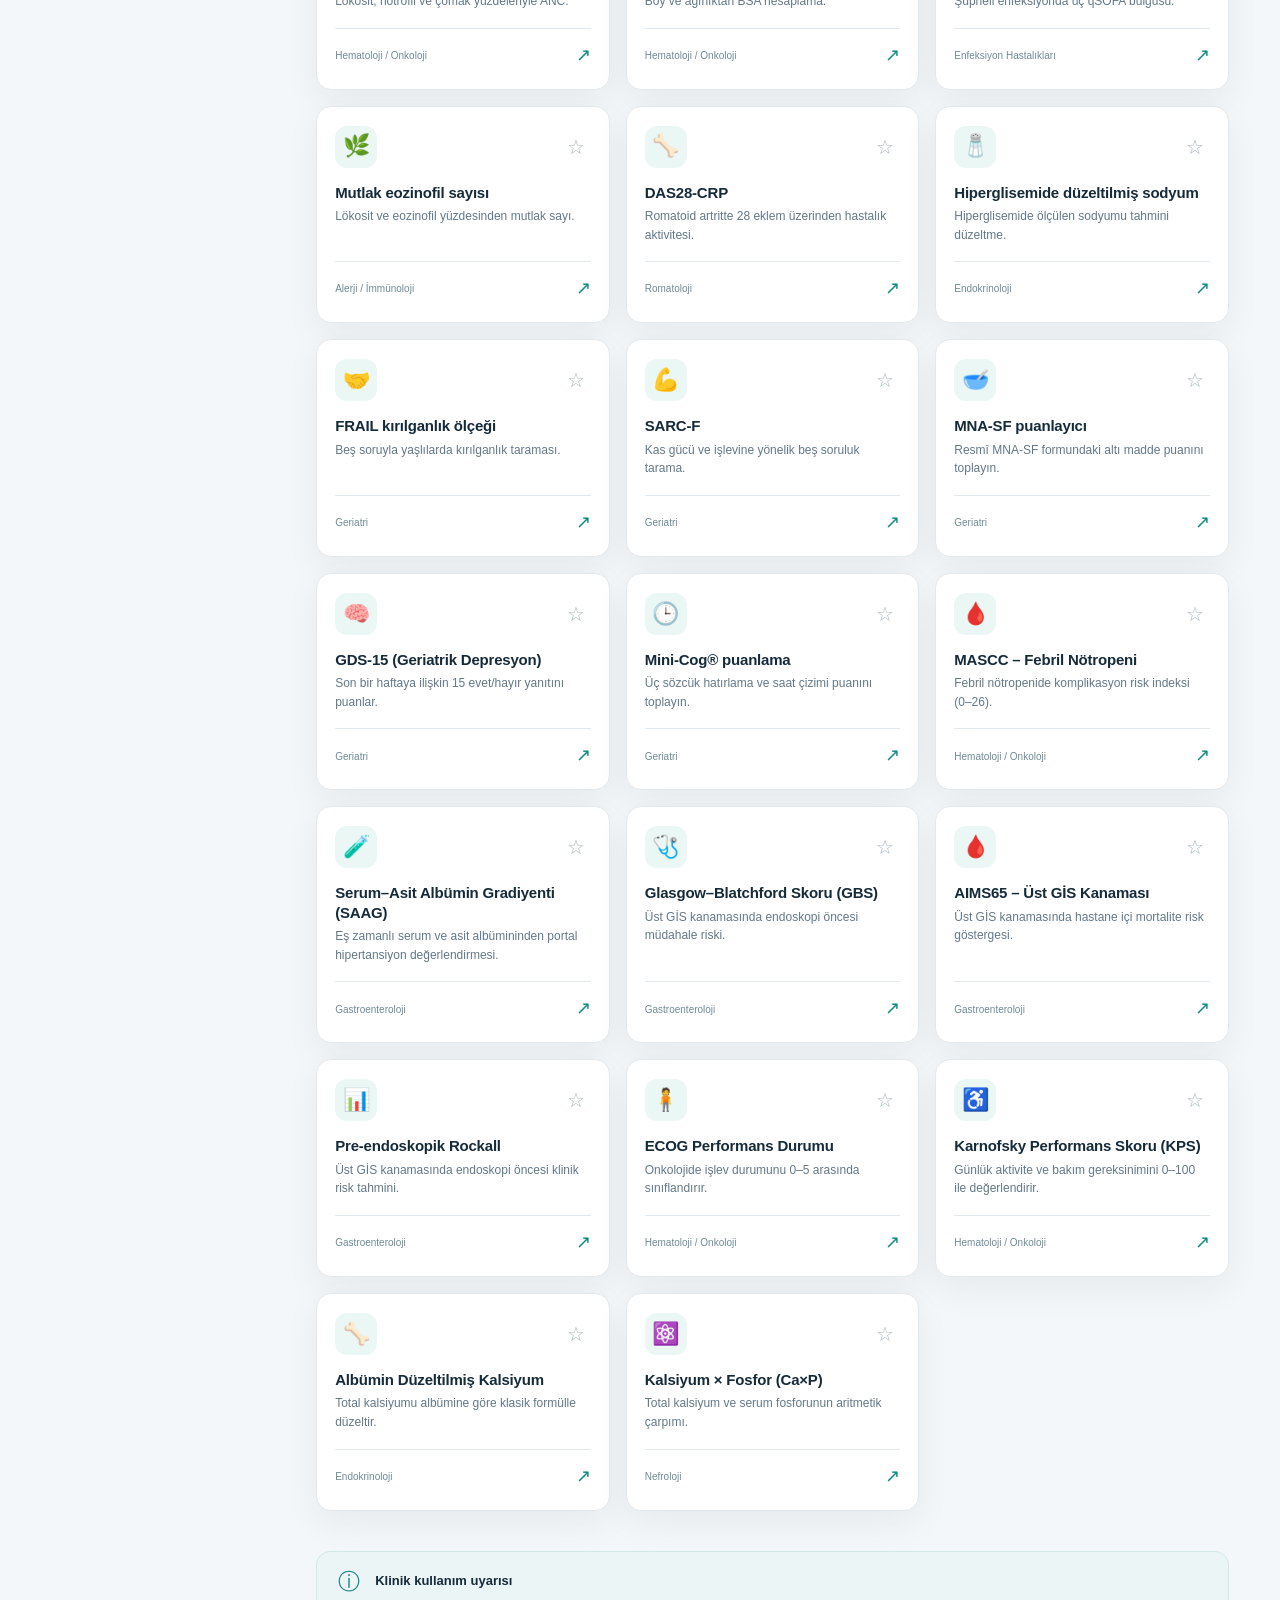
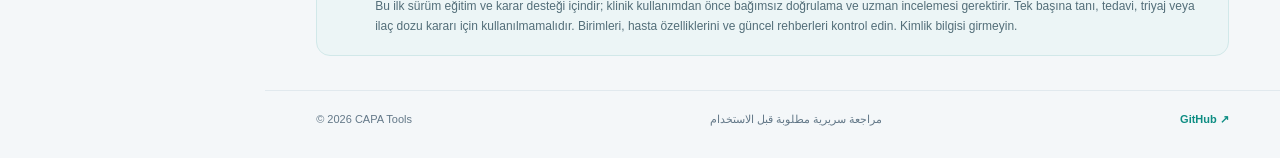
==== commit f600b3c9: "Load oncology performance and calcium calculator modules" ====
--- a/index.html
+++ b/index.html
@@ -13,6 +13,8 @@
   <script src="clinical-scores.js" defer></script>
   <script src="geriatric-tools.js" defer></script>
   <script src="specialty-tools.js" defer></script>
+  <script src="oncology-performance.js" defer></script>
+  <script src="calcium-tools.js" defer></script>
   <script src="usage.js" defer></script>
   <script src="app.js" defer></script>
 </head>
--- a/styles.css
+++ b/styles.css
@@ -16,3 +16,8 @@
 .calc-extra-row strong{color:var(--text);white-space:nowrap;direction:ltr;unicode-bidi:isolate;font-size:14px}
 :root[data-theme=dark] .calc-extra-results{border-color:#286b61}
 @media(max-width:520px){.calc-extra-row{flex-wrap:wrap}}
+
+/* Long multi-item screening tools use one field per row for accessibility. */
+.fields-grid.single-column{grid-template-columns:1fr}
+.fields-grid.single-column .form-field{padding-bottom:9px;border-bottom:1px solid var(--border)}
+.fields-grid.single-column .form-field:last-child{border-bottom:none}
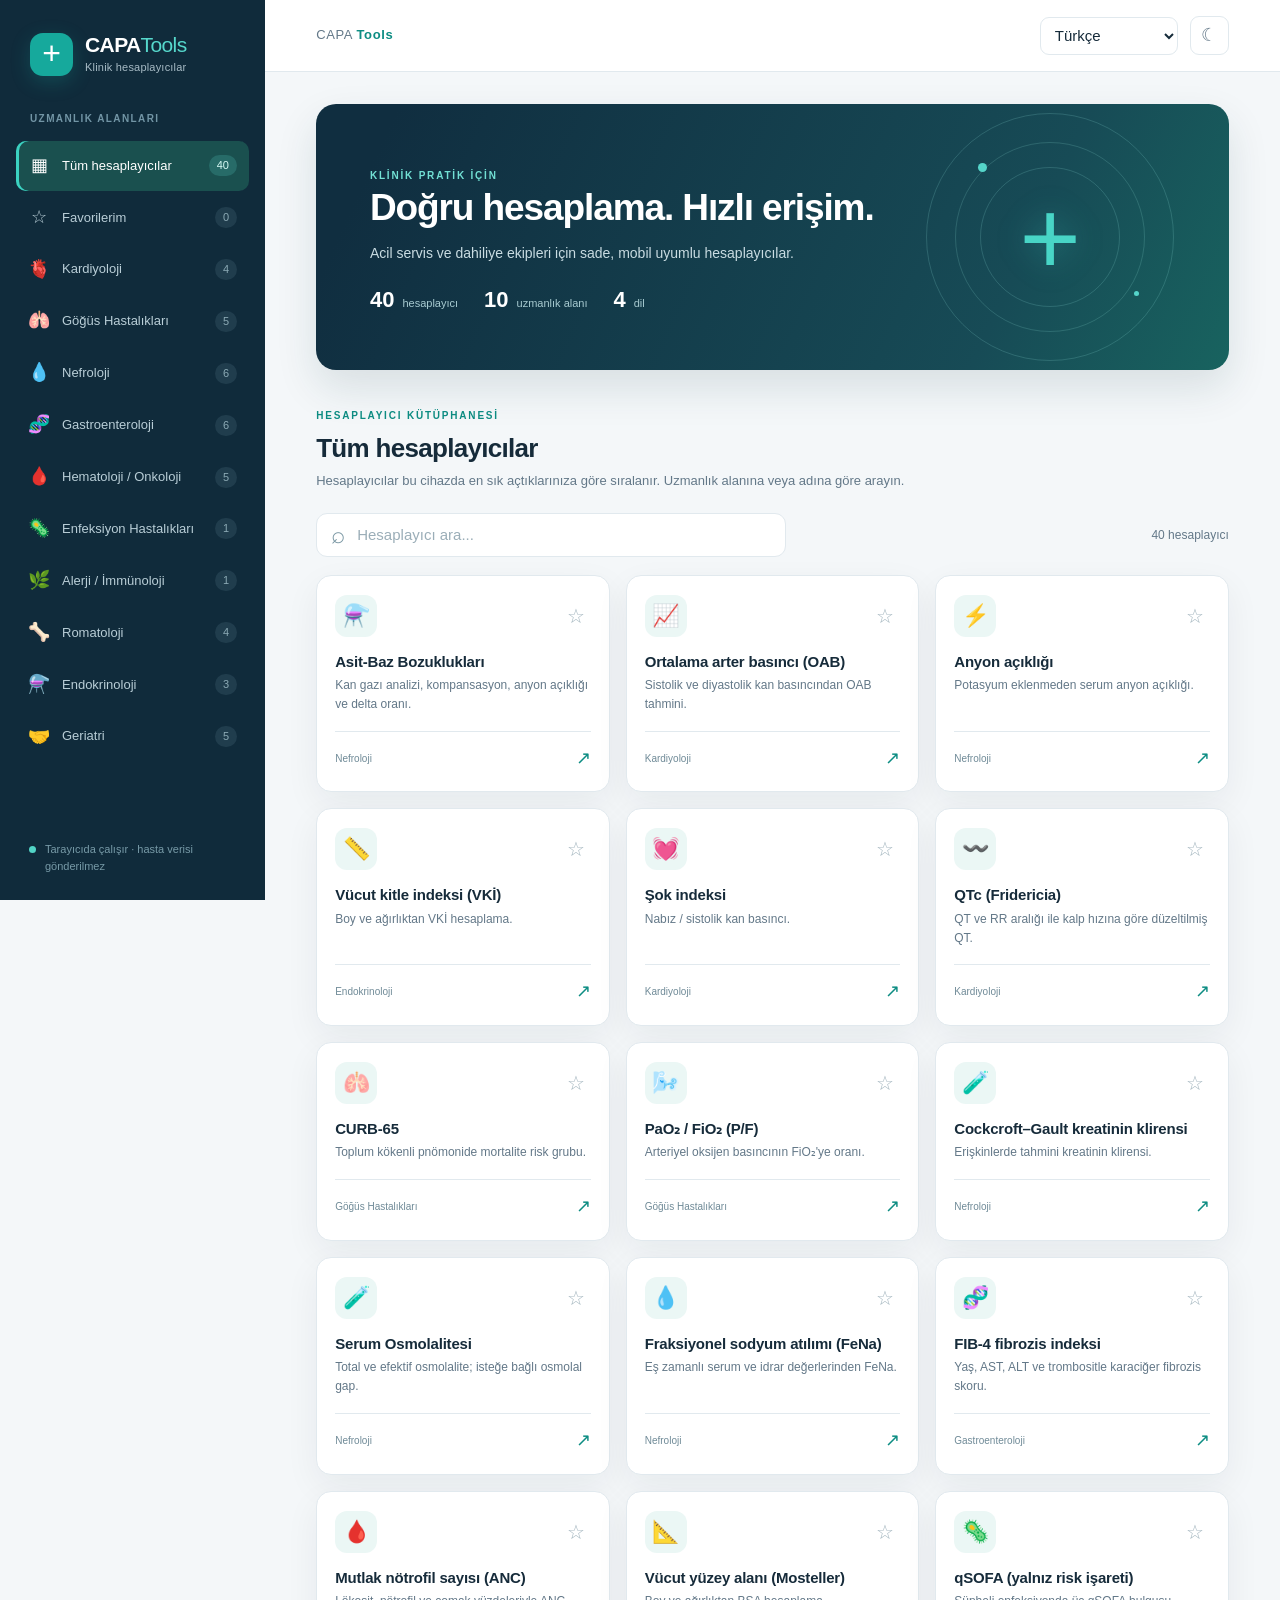
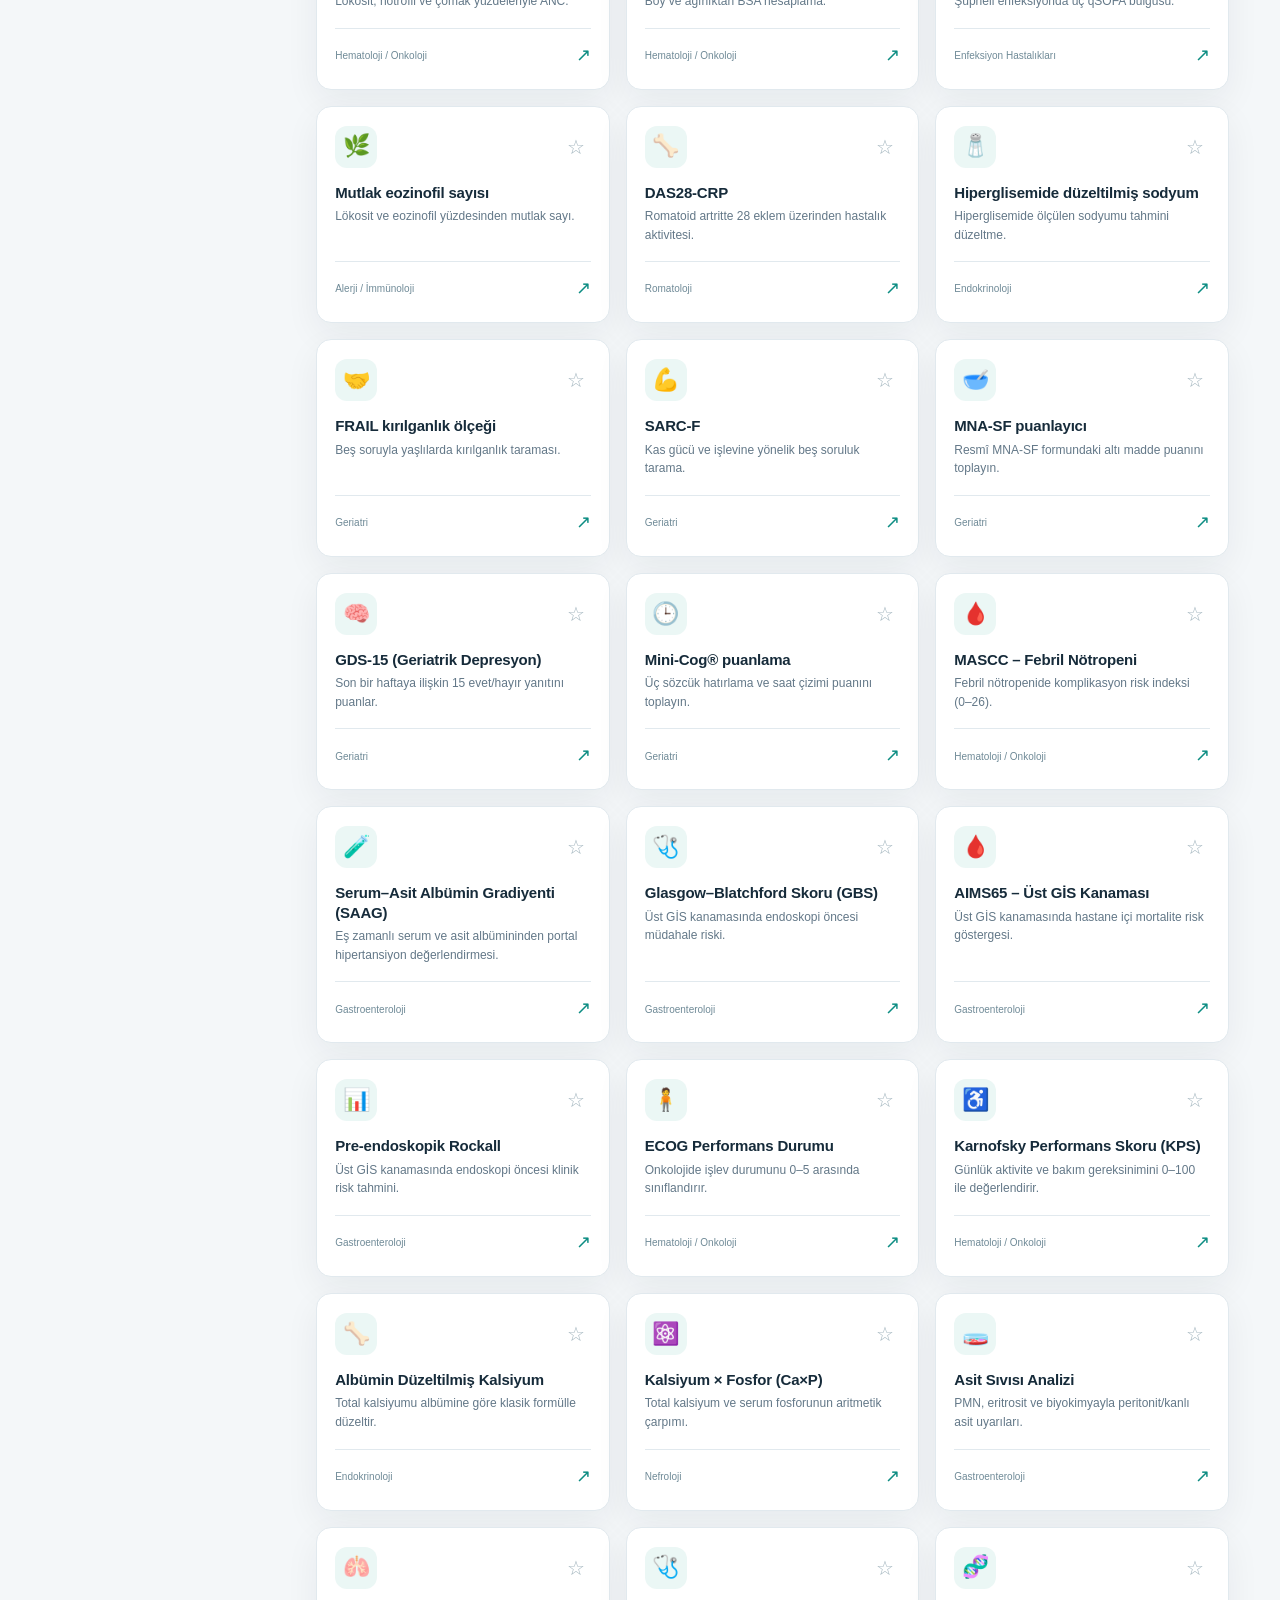
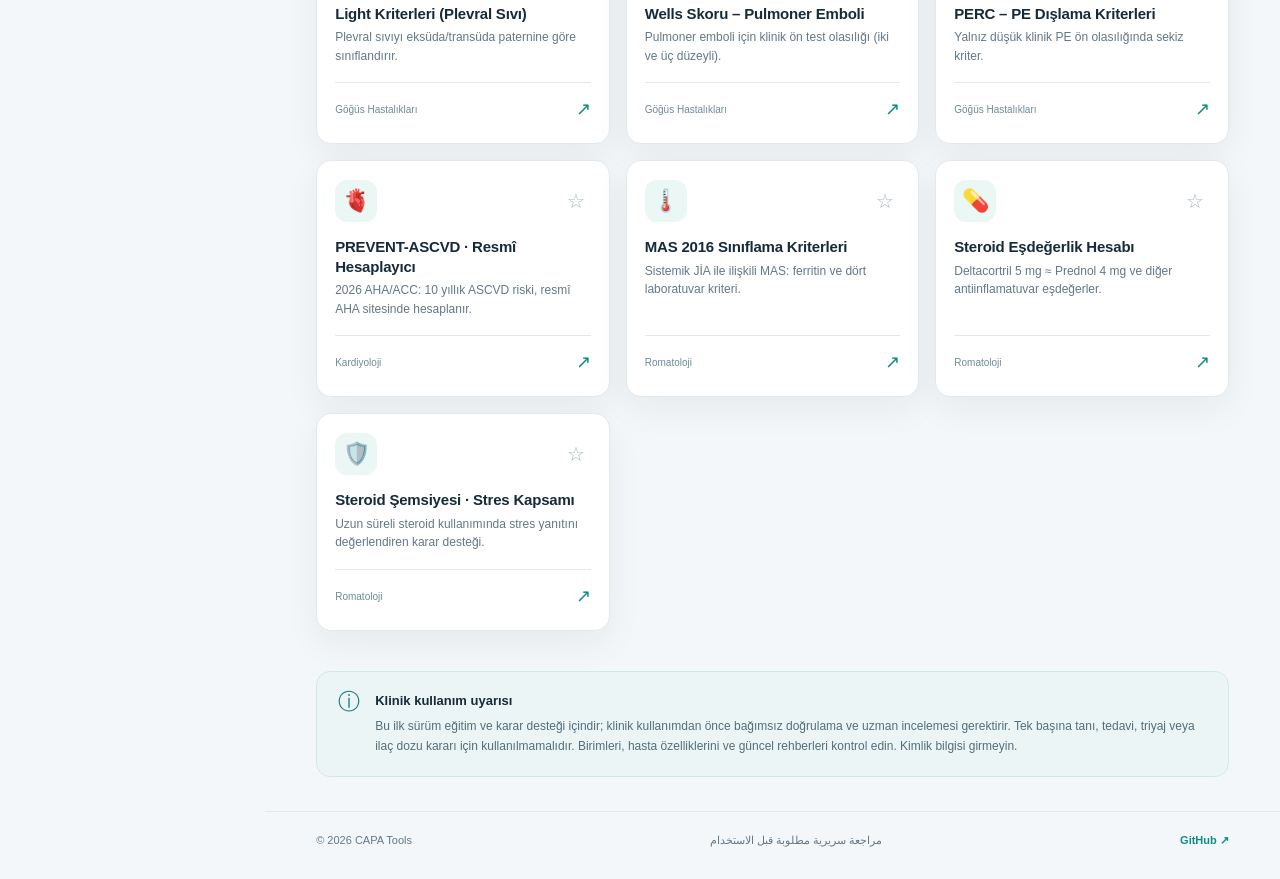
==== commit 2264368a: "Wire pleural, ascites, PE and rheumatology tool modules" ====
--- a/index.html
+++ b/index.html
@@ -15,6 +15,10 @@
   <script src="specialty-tools.js" defer></script>
   <script src="oncology-performance.js" defer></script>
   <script src="calcium-tools.js" defer></script>
+  <script src="fluid-pe-engine.js" defer></script>
+  <script src="rheum-engine.js" defer></script>
+  <script src="fluid-pe-tools.js" defer></script>
+  <script src="rheumatology-tools.js" defer></script>
   <script src="usage.js" defer></script>
   <script src="app.js" defer></script>
 </head>
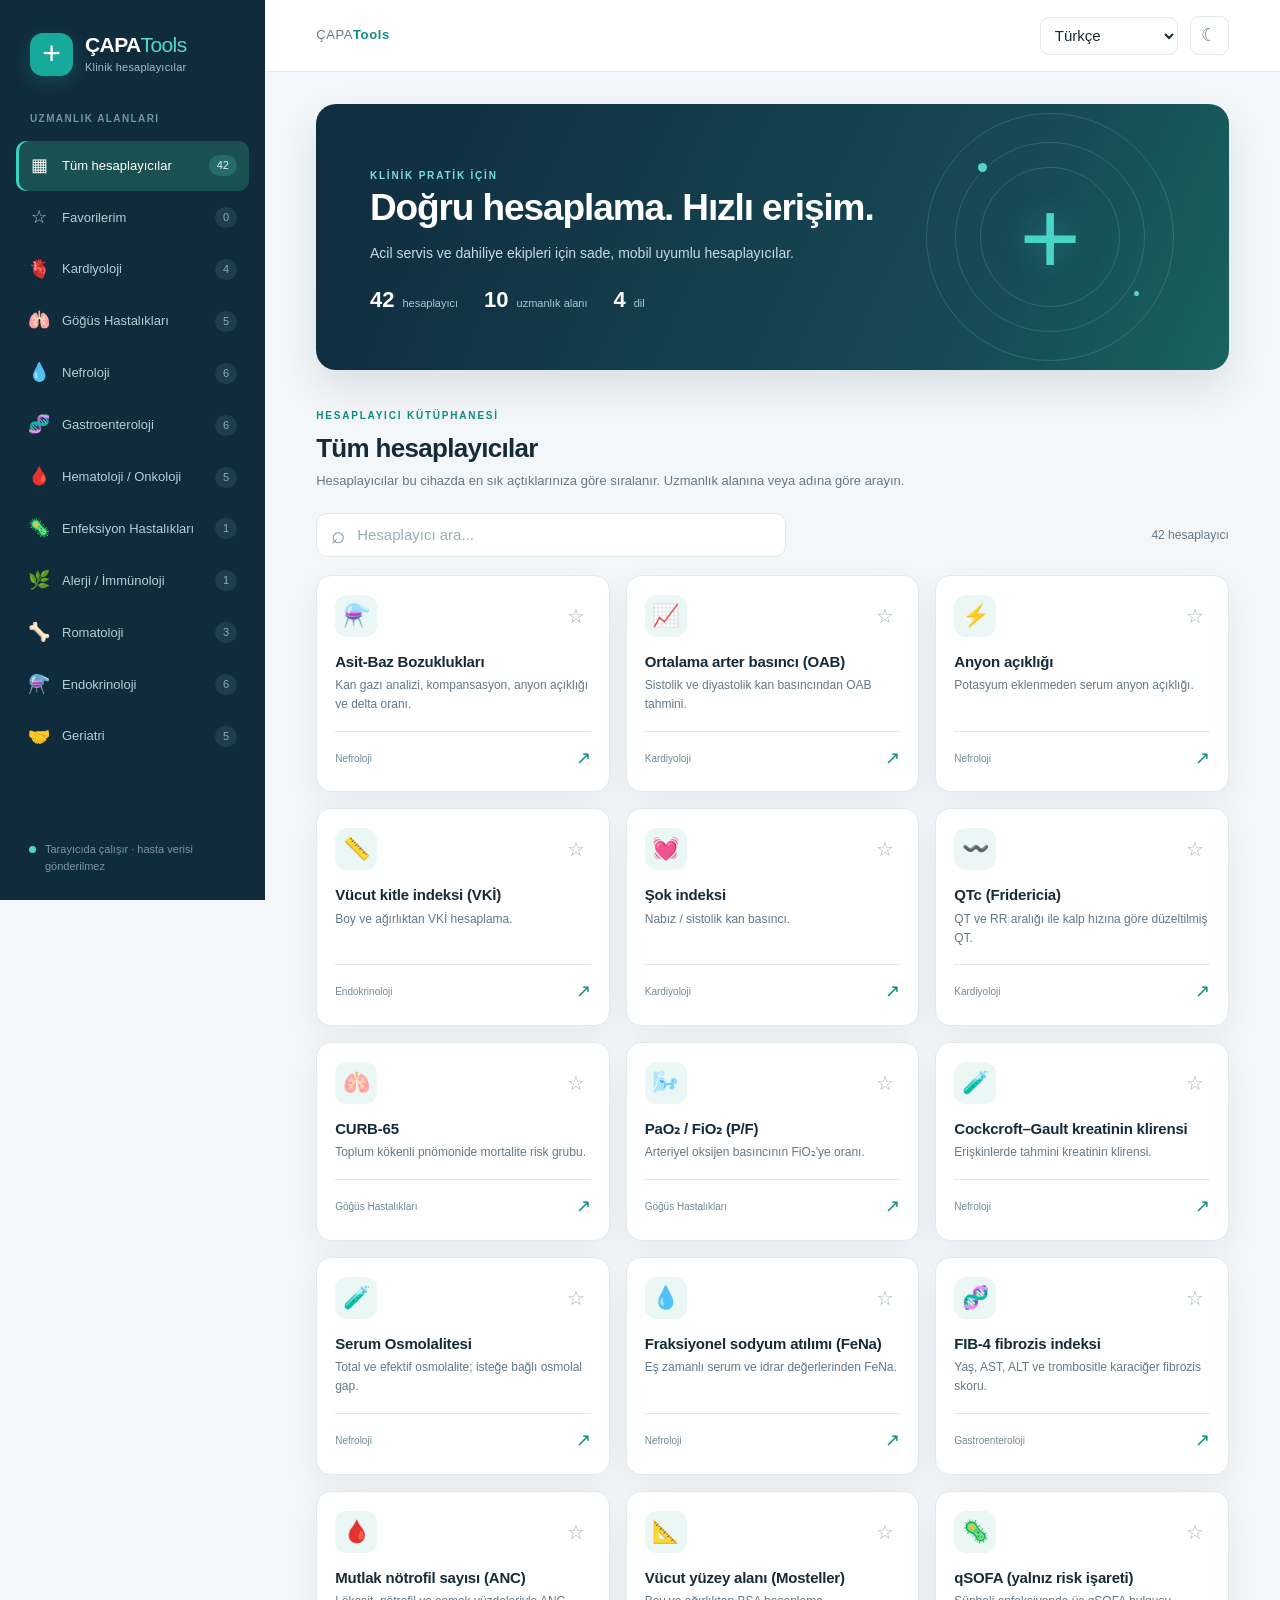
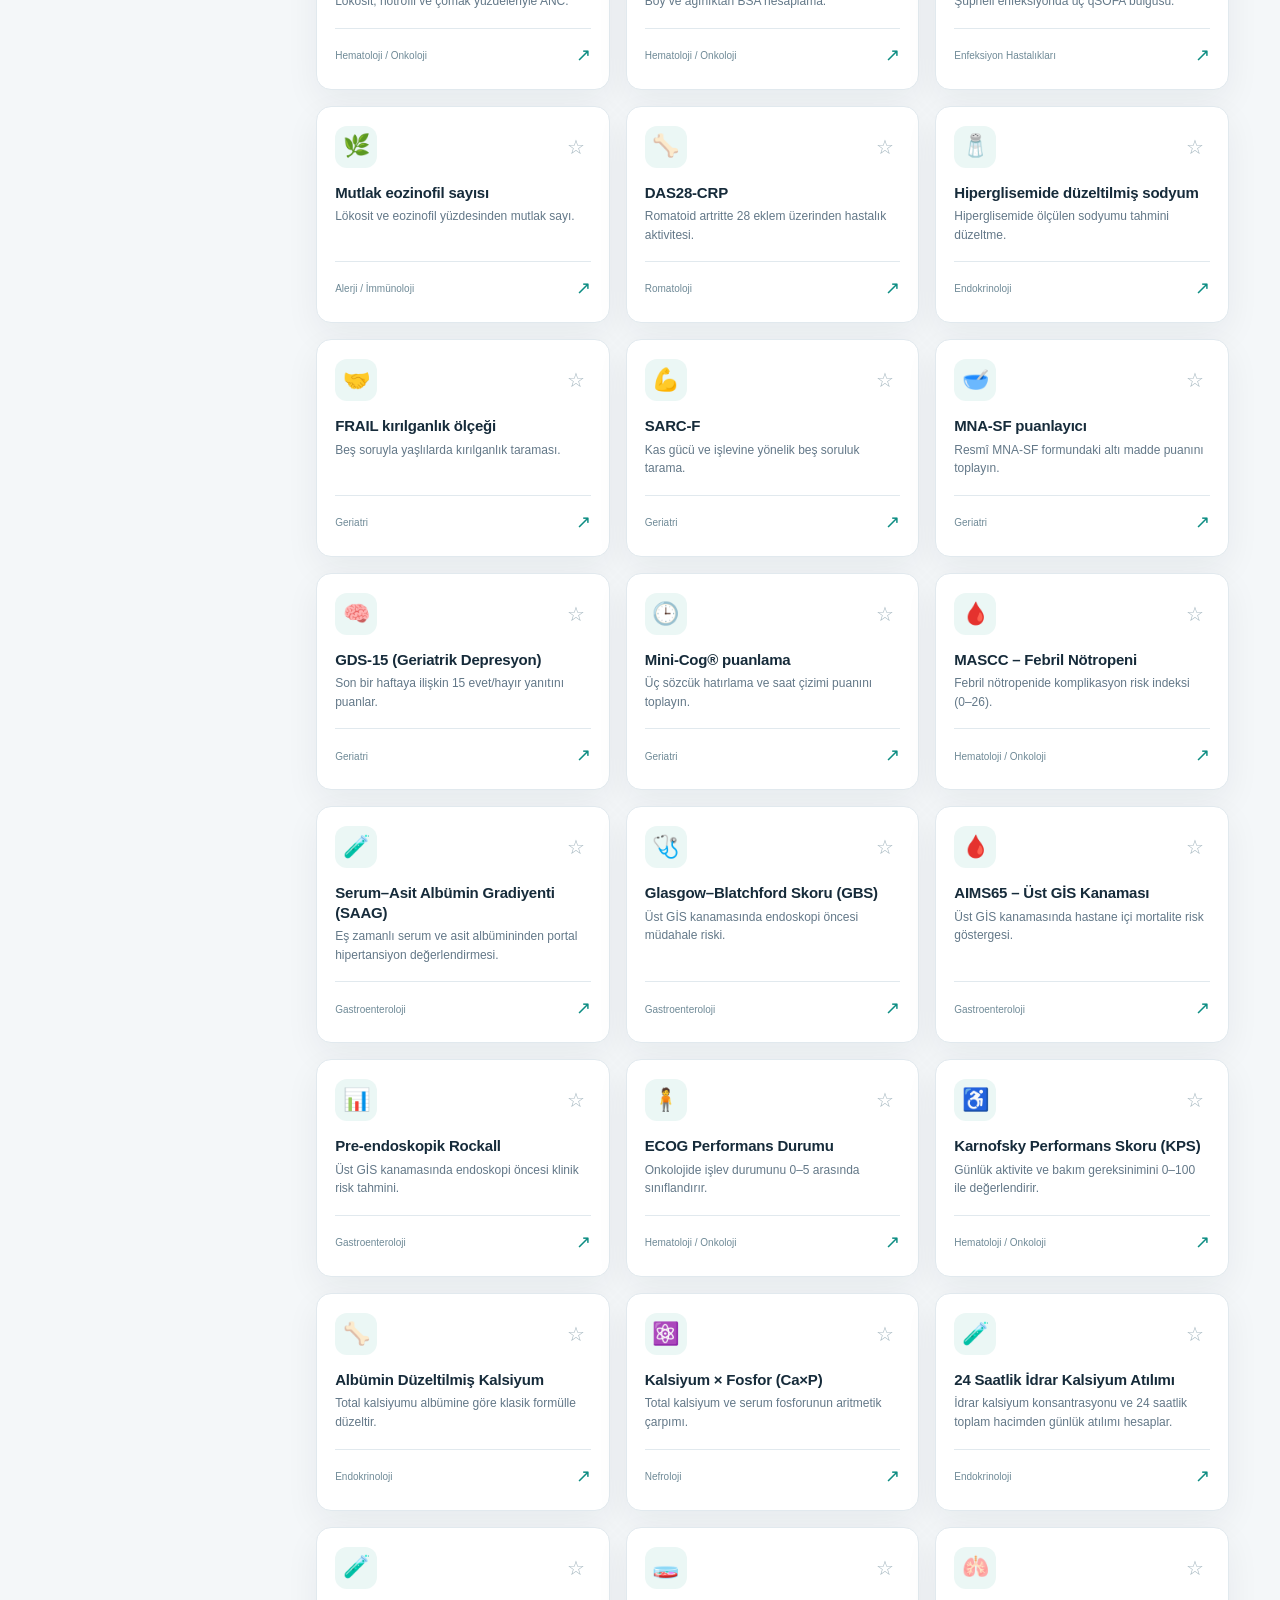
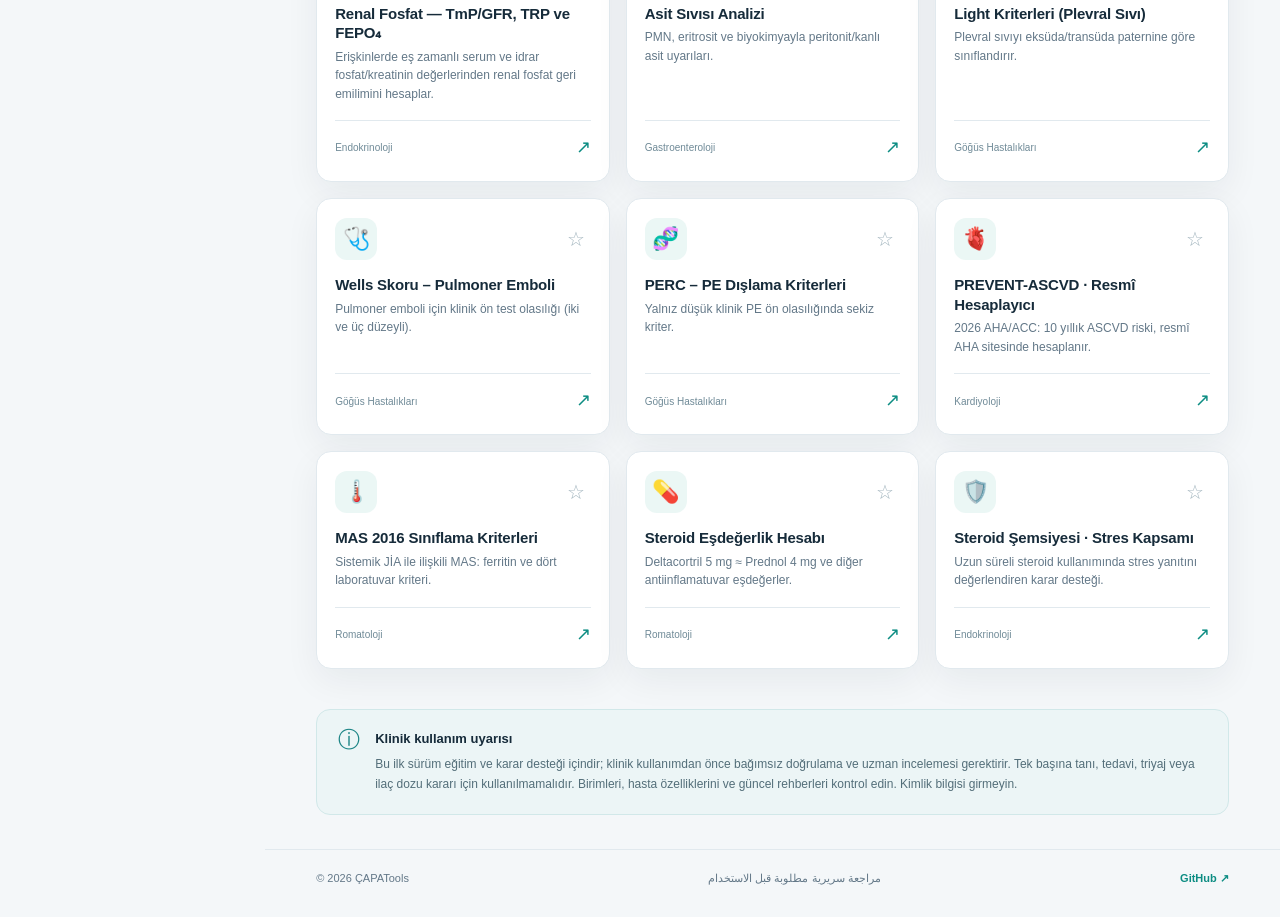
==== commit 86564dde: "Add endocrine phosphate calculator and rename site to ÇAPATools" ====
--- a/index.html
+++ b/index.html
@@ -4,9 +4,9 @@
   <meta charset="utf-8">
   <meta name="viewport" content="width=device-width, initial-scale=1">
   <meta name="theme-color" content="#10283a">
-  <meta name="description" content="CAPA Tools — emergency medicine and internal medicine calculators for clinicians in Turkish, Azerbaijani, Arabic and English.">
+  <meta name="description" content="ÇAPATools — emergency medicine and internal medicine calculators for clinicians in Turkish, Azerbaijani, Arabic and English.">
   <meta http-equiv="Content-Security-Policy" content="default-src 'self'; script-src 'self'; style-src 'self'; img-src 'self' data:; connect-src 'none'; object-src 'none'; base-uri 'self'; form-action 'none'">
-  <title>CAPA Tools · Clinical Calculators</title>
+  <title>ÇAPATools · Clinical Calculators</title>
   <link rel="stylesheet" href="styles.css">
   <script src="engine.js" defer></script>
   <script src="data.js" defer></script>
@@ -26,9 +26,9 @@
   <a href="#main" class="skip-link" id="skipLink">İçeriğe geç</a>
   <div class="app-shell">
     <aside class="sidebar" id="sidebar" aria-label="Specialties">
-      <a class="brand" href="./" aria-label="CAPA Tools">
+      <a class="brand" href="./" aria-label="ÇAPATools">
         <span class="brand-mark" aria-hidden="true">+</span>
-        <span><strong>CAPA<span class="brand-accent">Tools</span></strong><small id="brandSubtitle">Klinik hesaplayıcılar</small></span>
+        <span><strong>ÇAPA<span class="brand-accent">Tools</span></strong><small id="brandSubtitle">Klinik hesaplayıcılar</small></span>
       </a>
       <p class="nav-overline" id="specialtyLabel">UZMANLIK ALANLARI</p>
       <nav id="categoryNav" aria-label="Specialties"></nav>
@@ -37,7 +37,7 @@
     <div class="main-column">
       <header class="topbar">
         <button class="mobile-menu icon-btn" type="button" id="menuButton" aria-label="Open navigation" aria-controls="sidebar" aria-expanded="false">☰</button>
-        <span class="topbar-name">CAPA <strong>Tools</strong></span>
+        <span class="topbar-name">ÇAPA<strong>Tools</strong></span>
         <div class="topbar-actions">
           <label for="languageSelect" class="sr-only" id="languageLabel">Dil seçin</label>
           <select id="languageSelect" aria-label="Language">
@@ -76,7 +76,7 @@
         </section>
         <section class="safety-note" aria-labelledby="safetyTitle"><span class="safety-icon" aria-hidden="true">ⓘ</span><div><h3 id="safetyTitle">Klinik kullanım uyarısı</h3><p id="safetyText"></p></div></section>
       </main>
-      <footer class="footer"><span>© <span id="year"></span> CAPA Tools</span><span id="footerText">Açık kaynak · Klinik öncesi doğrulama gerekli</span><a href="https://github.com/denizseyithanoglu/capatools" target="_blank" rel="noopener noreferrer">GitHub ↗</a></footer>
+      <footer class="footer"><span>© <span id="year"></span> ÇAPATools</span><span id="footerText">Açık kaynak · Klinik öncesi doğrulama gerekli</span><a href="https://github.com/denizseyithanoglu/capatools" target="_blank" rel="noopener noreferrer">GitHub ↗</a></footer>
     </div>
   </div>
   <div id="mobileBackdrop" class="mobile-backdrop" hidden></div>
@@ -93,6 +93,6 @@
       <div class="dialog-footer"><button type="button" class="secondary-btn" id="resetButton">Temizle</button><button type="submit" form="calcForm" class="primary-btn" id="calculateButton">Hesapla <span aria-hidden="true">→</span></button></div>
     </section>
   </div>
-  <noscript><p class="noscript">CAPA Tools needs JavaScript to perform calculations.</p></noscript>
+  <noscript><p class="noscript">ÇAPATools needs JavaScript to perform calculations.</p></noscript>
 </body>
 </html>
--- a/styles.css
+++ b/styles.css
@@ -21,3 +21,9 @@
 .fields-grid.single-column{grid-template-columns:1fr}
 .fields-grid.single-column .form-field{padding-bottom:9px;border-bottom:1px solid var(--border)}
 .fields-grid.single-column .form-field:last-child{border-bottom:none}
+
+/* Supplemental interpretive notes in multi-stage calculators. */
+.output-value strong.text-result{font-size:19px;line-height:1.35;letter-spacing:-.25px}
+.calc-result-notes{border-top:1px solid #bce4dd;margin:14px 0 0;padding:13px 0 0 21px;display:grid;gap:8px;font-size:12px;line-height:1.65;color:var(--muted)}
+:root[data-theme=dark] .calc-result-notes{border-color:#286b61}
+html[dir=rtl] .calc-result-notes{padding-inline-start:21px;padding-left:0}
